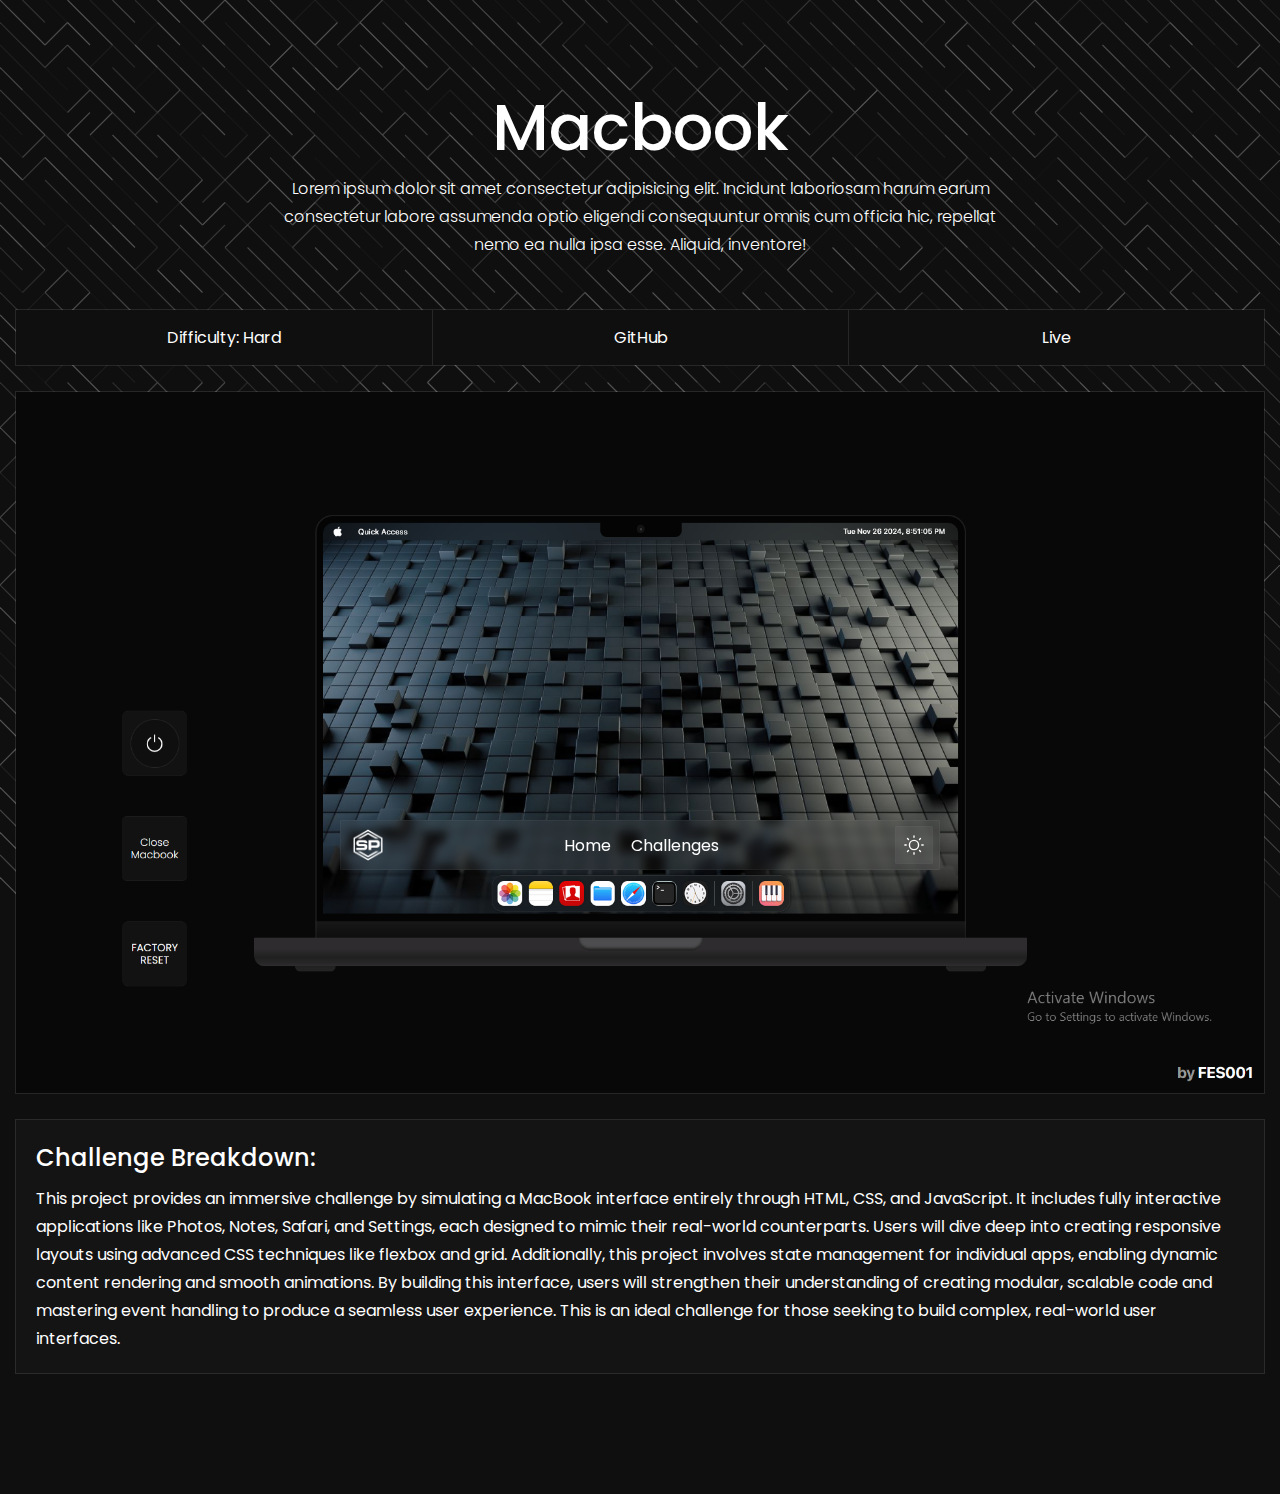
==== pages/show-challenge.html @ 84dc5807 "Working on it." ====
<!DOCTYPE html>
<html lang="en">
<head>
    <meta charset="UTF-8">
    <meta name="viewport" content="width=device-width, initial-scale=1.0">
    <title>Challenge Name</title>
    <link rel="stylesheet" href="../styles/navbar.css">
    <link rel="stylesheet" href="../styles/reset.css">
    <link rel="stylesheet" href="../styles/show-challenge.css">
</head>
<body>

    <!-- NAVBAR -->
    <nav>
        <div class="navbar-visible">
            <div class="navbar-logo-container">
                <a href="../index.html" class="navbar-logo">
                    <img src="../assets/logo-light.png" alt="website logo" class="navbar-logo-itself">
                </a>
            </div>
            <div class="navbar-links">
                <a href="../index.html" class="navbar-link">Home</a>
                <a href="" class="navbar-link">Challenges</a>
            </div>
            <div class="navbar-buttons">
                <button type="button" class="navbar-theme">
                    <svg class="navbar-theme-svg" xmlns="http://www.w3.org/2000/svg" viewBox="0 0 24 24" width="24" height="24" color="#000000" fill="none">
                        <path d="M17 12C17 14.7614 14.7614 17 12 17C9.23858 17 7 14.7614 7 12C7 9.23858 9.23858 7 12 7C14.7614 7 17 9.23858 17 12Z" stroke="currentColor" stroke-width="1.5" />
                        <path d="M12 2V3.5M12 20.5V22M19.0708 19.0713L18.0101 18.0106M5.98926 5.98926L4.9286 4.9286M22 12H20.5M3.5 12H2M19.0713 4.92871L18.0106 5.98937M5.98975 18.0107L4.92909 19.0714" stroke="currentColor" stroke-width="1.5" stroke-linecap="round" />
                    </svg>
                    <svg class="navbar-theme-svg-second" xmlns="http://www.w3.org/2000/svg" viewBox="0 0 24 24" width="24" height="24" color="#000000" fill="none">
                        <path d="M21.0985 7.84477C20.458 8.55417 19.5311 9 18.5 9C16.567 9 15 7.433 15 5.5C15 4.46895 15.4458 3.54203 16.1552 2.90149M21.0985 7.84477C21.6774 9.11025 22 10.5174 22 12C22 17.5228 17.5228 22 12 22C6.47715 22 2 17.5228 2 12C2 6.47715 6.47715 2 12 2C13.4826 2 14.8898 2.32262 16.1552 2.90149M21.0985 7.84477C20.0998 5.66155 18.3384 3.90018 16.1552 2.90149" stroke="currentColor" stroke-width="1.5" />
                        <path d="M10 8H10.0064" stroke="currentColor" stroke-width="2" stroke-linecap="round" stroke-linejoin="round" />
                        <path d="M7 14H7.00635" stroke="currentColor" stroke-width="2" stroke-linecap="round" stroke-linejoin="round" />
                        <path d="M16 16C16 17.1046 15.1046 18 14 18C12.8954 18 12 17.1046 12 16C12 14.8954 12.8954 14 14 14C15.1046 14 16 14.8954 16 16Z" stroke="currentColor" stroke-width="1.5" />
                    </svg>
                </button>
                <hr class="navbar-buttons-divider">
                <div class="navbar-menu">
                    <div class="navbar-menu-top"></div>
                    <div class="navbar-menu-middle"></div>
                    <div class="navbar-menu-bottom"></div>
                </div>
            </div>
        </div>
        <div class="navbar-dropdown-links">
            <a href="./" class="navbar-dropdown-link">Home</a>
            <a href="" class="navbar-dropdown-link">Challenges</a>
        </div>
    </nav>

    <!-- CHALLENGE -->
    <div class="challenge-container">
        <div class="challenge-header">
            <div class="challenge-header-info">
                <h1 class="challenge-header-itself">Macbook</h1>
                <p class="challenge-header-paragraph">Lorem ipsum dolor sit amet consectetur adipisicing elit. Incidunt laboriosam harum earum consectetur labore assumenda optio eligendi consequuntur omnis cum officia hic, repellat nemo ea nulla ipsa esse. Aliquid, inventore!
                </p>
            </div>
            <div class="challenge-header-grid">
                <div class="challenge-header-grid-child">Difficulty: Hard</div>
                <a href="" target="_blank" class="challenge-header-grid-child-link">GitHub</a>
                <a href="" target="_blank" class="challenge-header-grid-child-link">Live</a>
            </div>
        </div>
        <div class="challenge-image">
            <img src="../assets/challenges/challenge-one.png" class="challenge-image-itself">
        </div>
        <div class="challenge-detailed-info">
            <h2 class="challenge-detailed-info-subheader">Challenge Breakdown:</h2>
            <p class="challenge-detailed-info-paragraph">This project provides an immersive challenge by simulating a MacBook interface entirely through HTML, CSS, and JavaScript. It includes fully interactive applications like Photos, Notes, Safari, and Settings, each designed to mimic their real-world counterparts. Users will dive deep into creating responsive layouts using advanced CSS techniques like flexbox and grid. Additionally, this project involves state management for individual apps, enabling dynamic content rendering and smooth animations. By building this interface, users will strengthen their understanding of creating modular, scalable code and mastering event handling to produce a seamless user experience. This is an ideal challenge for those seeking to build complex, real-world user interfaces.</p>
        </div>
    </div>
    
    <script src="../scripts/display-data.js"></script>
    <script src="../scripts/navbar.js"></script>
    <script src="../scripts/theme.js"></script>
</body>
</html>
---- styles/navbar.css ----
/* NAVBAR */

/* nav {
    
} */

/* NAVBAR VISIBLE */

.navbar-visible {
    --blur: 5px;
    position: fixed;
    bottom: 30px;
    left: 50%;
    transform: translateX(-50%);
    width: 600px;
    height: 50px;
    background-color: rgba(255,255,255,0.05);
    backdrop-filter: blur(var(--blur));
    -webkit-backdrop-filter: blur(var(--blur));
    border-radius: 0.1rem;
    border: 1px solid rgba(255,255,255,0.04);
    display: flex;
    align-content: center;
    justify-content: space-between;
    padding-inline: 6.5px;
    z-index: 999;
}

/* NAVBAR LOGO */

.navbar-logo-container {
    height: 100%;
    display: flex;
    align-items: center;
}

.navbar-logo {
    width: 40px;
    height: 40px;
    text-decoration: none;
}

.navbar-logo-itself {
    width: 100%;
    height: 100%;
    scale: 1.5;
}

/* NAVBAR LINKS */

.navbar-links {
    display: flex;
    align-items: center;
    column-gap: 20px;
}

.navbar-link {
    text-decoration: none;
    color: white;
    font-weight: 400;
    position: relative;
}

.navbar-link:hover {
    color: rgb(200,200,200);
}

.navbar-link::before {
    content: '';
    width: 0;
    height: 0.5px;
    background-color: white;
    position: absolute;
    top: 100%;
    left: 0;
    transition: width 300ms;
}

.navbar-link:hover::before {
    width: 100%;
}

/* NAVBAR BUTTONS */

.navbar-buttons {
    display: flex;
    align-items: center;
    column-gap: 6.5px;
}

.navbar-buttons-divider {
    height: 75%;
    border: 0;
    border-left: 1px solid rgba(255,255,255,0.05);
    display: none;
}

/* NAVBAR THEME */

.navbar-theme {
    --svg-size: 22px;
    width: 38px;
    height: 38px;
    display: flex;
    justify-content: center;
    align-items: center;
    border-radius: 0.1rem;
    border: 1px solid rgba(255,255,255,0.02);
    background-color: rgba(255,255,255,0.05);
    cursor: pointer;
}

.navbar-theme-svg {
    width: var(--svg-size);
    height: var(--svg-size);
    color: white;
}

.navbar-theme-svg-second {
    width: var(--svg-size);
    height: var(--svg-size);
    color: white;
    display: none;
}

.navbar-theme:hover {
    background-color: rgba(255,255,255,0.1);
}

.navbar-theme:active {
    background-color: rgba(255,255,255,0.04);
}

/* NAVBAR THEME JS */

.navbar-theme-js > .navbar-theme-svg {
    display: none;
}

.navbar-theme-js > .navbar-theme-svg-second {
    display: unset;
}

/*  

    NAVBAR MENU

*/

.navbar-menu {
    width: 38px;
    height: 38px;
    border: 1px solid rgba(255,255,255,0.02);
    background-color: rgba(255,255,255,0.05);
    position: relative;
    display: none;
    justify-content: center;
    align-items: center;
    cursor: pointer;
}

.navbar-menu * {
    position: absolute;
    transition: transform 300ms;
}

.navbar-menu-top {
    width: 30px;
    height: 1.5px;
    background-color: white;
    transform: translateY(-7px);
}

.navbar-menu-middle {
    width: 30px;
    height: 1.5px;
    background-color: white;
}

.navbar-menu-bottom {
    width: 30px;
    height: 1.5px;
    background-color: white;
    transform: translateY(7px);
}

.navbar-menu:hover {
    background-color: rgba(255,255,255,0.1);
}

.navbar-menu:active {
    background-color: rgba(255,255,255,0.04);
}

/* NAVBAR DROPDOWN LINKS */

.navbar-dropdown-links {
    --blur: 15px;
    position: fixed;
    bottom: 70px;
    width: calc(100% - 30px);
    padding: 5px;
    background-color: rgba(255, 255, 255, 0.05);
    backdrop-filter: blur(var(--blur));
    -webkit-backdrop-filter: blur(var(--blur));
    left: 50%;
    transform: translateX(-50%);
    z-index: 999;
    border-radius: 0.1rem;
    border: 1px solid rgba(255,255,255,0.04);
    display: none;
    align-items: center;
    flex-direction: column;
    row-gap: 5px;
}

.navbar-dropdown-link {
    padding-block: 10px;
    width: 100%;
    text-decoration: none;
    color: white;
    text-align: center;
    background-color: rgba(255, 255, 255, 0.05);
    border: 1px solid rgba(255,255,255,0.04);
}

.navbar-dropdown-link:hover {
    color: rgb(200,200,200);
    background-color: rgba(255,255,255,0.1);
}

/* NAVBAR MENU JS */

.navbar-menu-js .navbar-menu-top {
    transform: translateY(0) rotateZ(45deg);
}

.navbar-menu-js .navbar-menu-middle {
    transform: rotateY(90deg);
}

.navbar-menu-js .navbar-menu-bottom {
    transform: translateY(0) rotateZ(-45deg);
}

.navbar-dropdown-links-js {
    display: flex;
}

/* MEDIA QUERIES */

@media (max-width: 800px) {
    .navbar-visible {
        width: calc(100% - 30px);
        bottom: 15px;
    }
    .navbar-links {
        display: none;
    }
    .navbar-buttons-divider {
        display: unset;
    }
    .navbar-menu {
        display: flex;
    }
}
---- styles/show-challenge.css ----
/* CHALLENGE CONTAINER */

.challenge-container {
    display: flex;
    flex-direction: column;
    padding-top: 80px;
    padding-bottom: 120px;
    padding-inline: 15px;
    row-gap: 25px;
}

/* CHALLENGE HEADER */

.challenge-header {
    display: flex;
    flex-direction: column;
    row-gap: 50px;
}

/* CHALLENGE HEADER INFORMATION */

.challenge-header-info {
    display: flex;
    flex-direction: column;
    align-items: center;
}

.challenge-header-itself {
    color: white;
    font-weight: 500;
    font-size: 4rem;
}

.challenge-header-paragraph {
    color: white;
    font-weight: 300;
    width: 750px;
    text-align: center;
    line-height: 28px;
}

/* CHALLENGE HEADER GRID */

.challenge-header-grid {
    display: grid;
    grid-template-columns: repeat(3, 1fr);
    border: 1px solid rgba(255,255,255,0.1);
}

.challenge-header-grid-child-link,
.challenge-header-grid-child {
    text-align: center;
    padding-block: 15px;
    background-color: rgb(15,15,15);
    text-decoration: none;
    color: white;
}


.challenge-header-grid-child-link:first-of-type {
    border-left: 1px solid rgba(255,255,255,0.1);
}

.challenge-header-grid-child-link:last-of-type {
    border-left: 1px solid rgba(255,255,255,0.1);
}

.challenge-header-grid-child-link:hover {
    background-color: rgb(20,20,20);
}

/* CHALLENGE IMAGE */

.challenge-image {
    border: 1px solid rgba(255,255,255,0.1);
    line-height: 0;
}

.challenge-image-itself {
    width: 100%;
}

/* CHALLENGE DETAILED INFORMATION */

.challenge-detailed-info {
    background-color: rgb(20,20,20);
    border: 1px solid rgba(255,255,255,0.1);
    padding: 20px;
    display: flex;
    flex-direction: column;
    row-gap: 10px;
}

.challenge-detailed-info-subheader {
    color: white;
    font-weight: 500;
}

.challenge-detailed-info-paragraph {
    color: white;
    font-weight: 400;
    line-height: 28px;
}

/* MEDIA QUERIES */

@media (max-width: 800px) {
    .challenge-header-itself {
        font-size: 2.5rem;
    }
    .challenge-container {
        padding-top: 40px;
        padding-bottom: 80px;
    }
    .challenge-header-paragraph {
        width: 100%;
    }
    .challenge-header-grid {
        grid-template-columns: 1fr;
    }
    .challenge-header-grid-child-link:first-of-type {
        border-left: 0;
        border-top: 1px solid rgba(255,255,255,0.1);
    }
    
    .challenge-header-grid-child-link:last-of-type {
        border-left: 0;
        border-top: 1px solid rgba(255,255,255,0.1);
    }
}

@media (max-width: 500px) {
    .challenge-container {
        row-gap: 15px;
    }
}
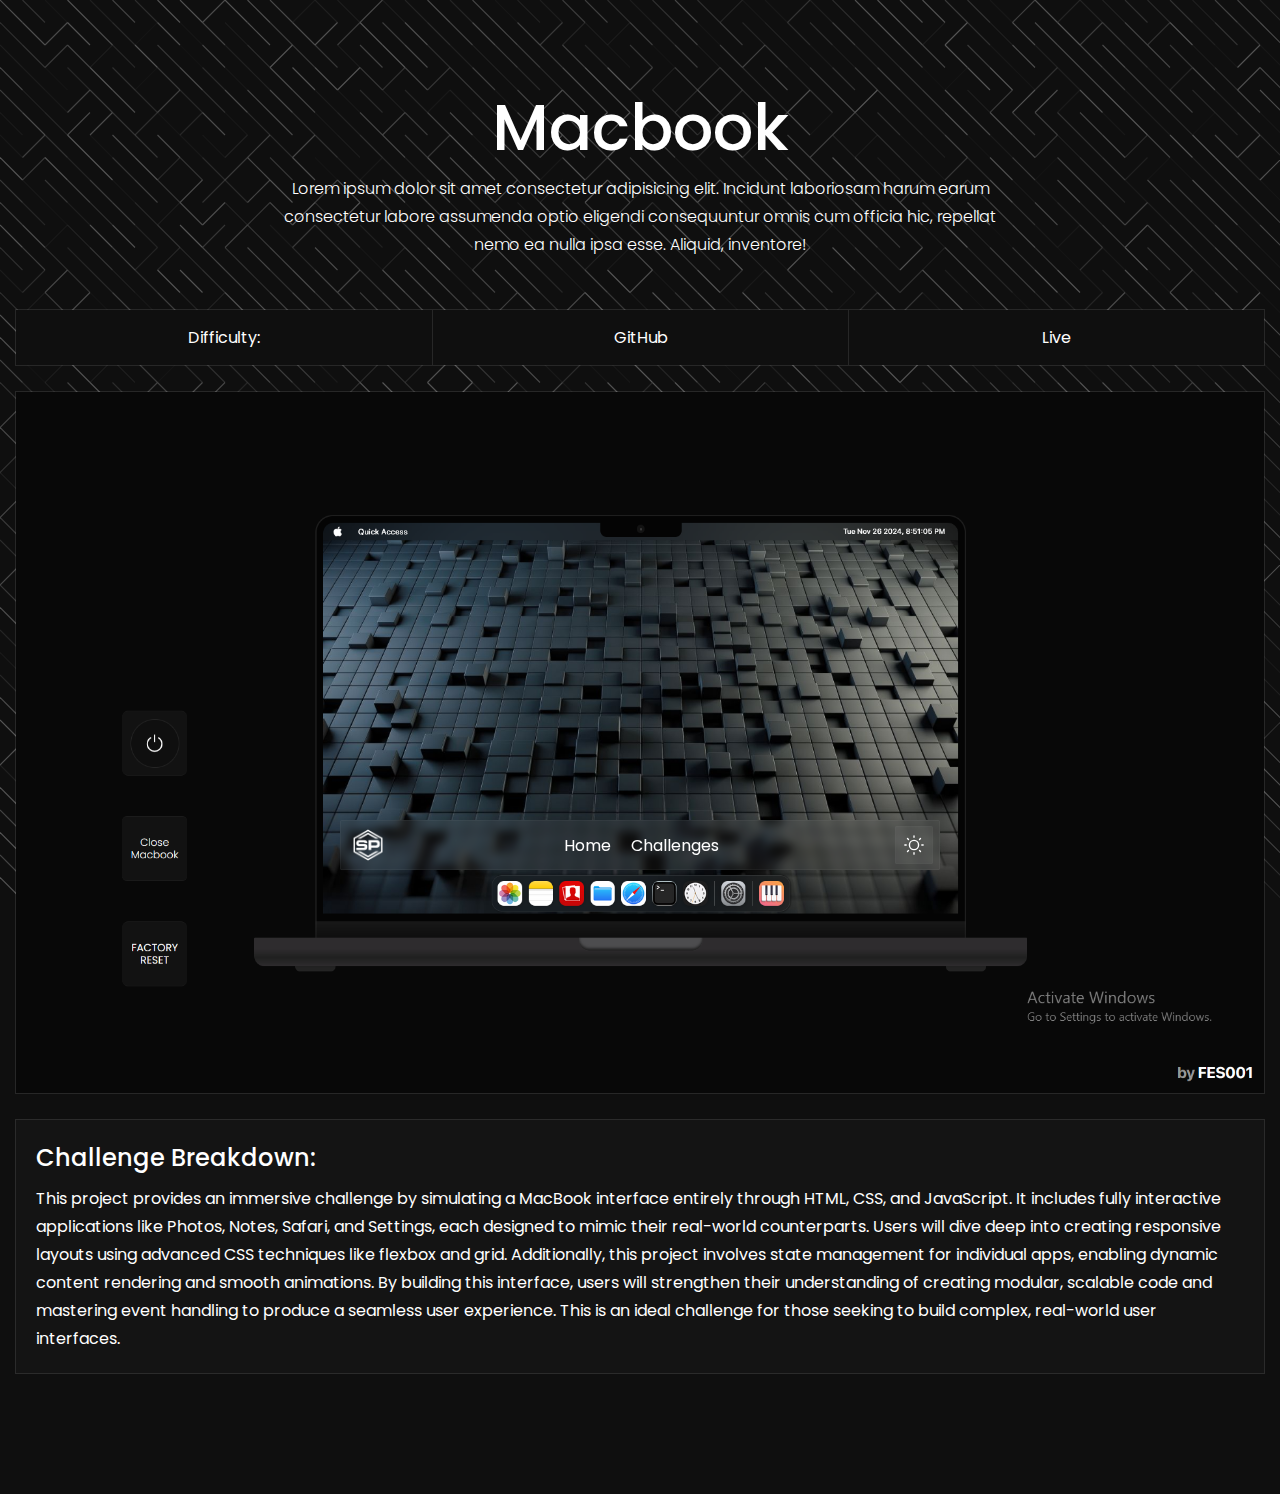
==== commit 266064c8: "Working on it." ====
--- a/pages/show-challenge.html
+++ b/pages/show-challenge.html
@@ -58,9 +58,9 @@
                 </p>
             </div>
             <div class="challenge-header-grid">
-                <div class="challenge-header-grid-child">Difficulty: Hard</div>
-                <a href="" target="_blank" class="challenge-header-grid-child-link">GitHub</a>
-                <a href="" target="_blank" class="challenge-header-grid-child-link">Live</a>
+                <div class="challenge-header-grid-child">Difficulty: <span id="challengeDifficultyText"></span></div>
+                <a href="" target="_blank" class="challenge-header-grid-child-link" id="githubLink">GitHub</a>
+                <a href="" target="_blank" class="challenge-header-grid-child-link" id="liveLink">Live</a>
             </div>
         </div>
         <div class="challenge-image">
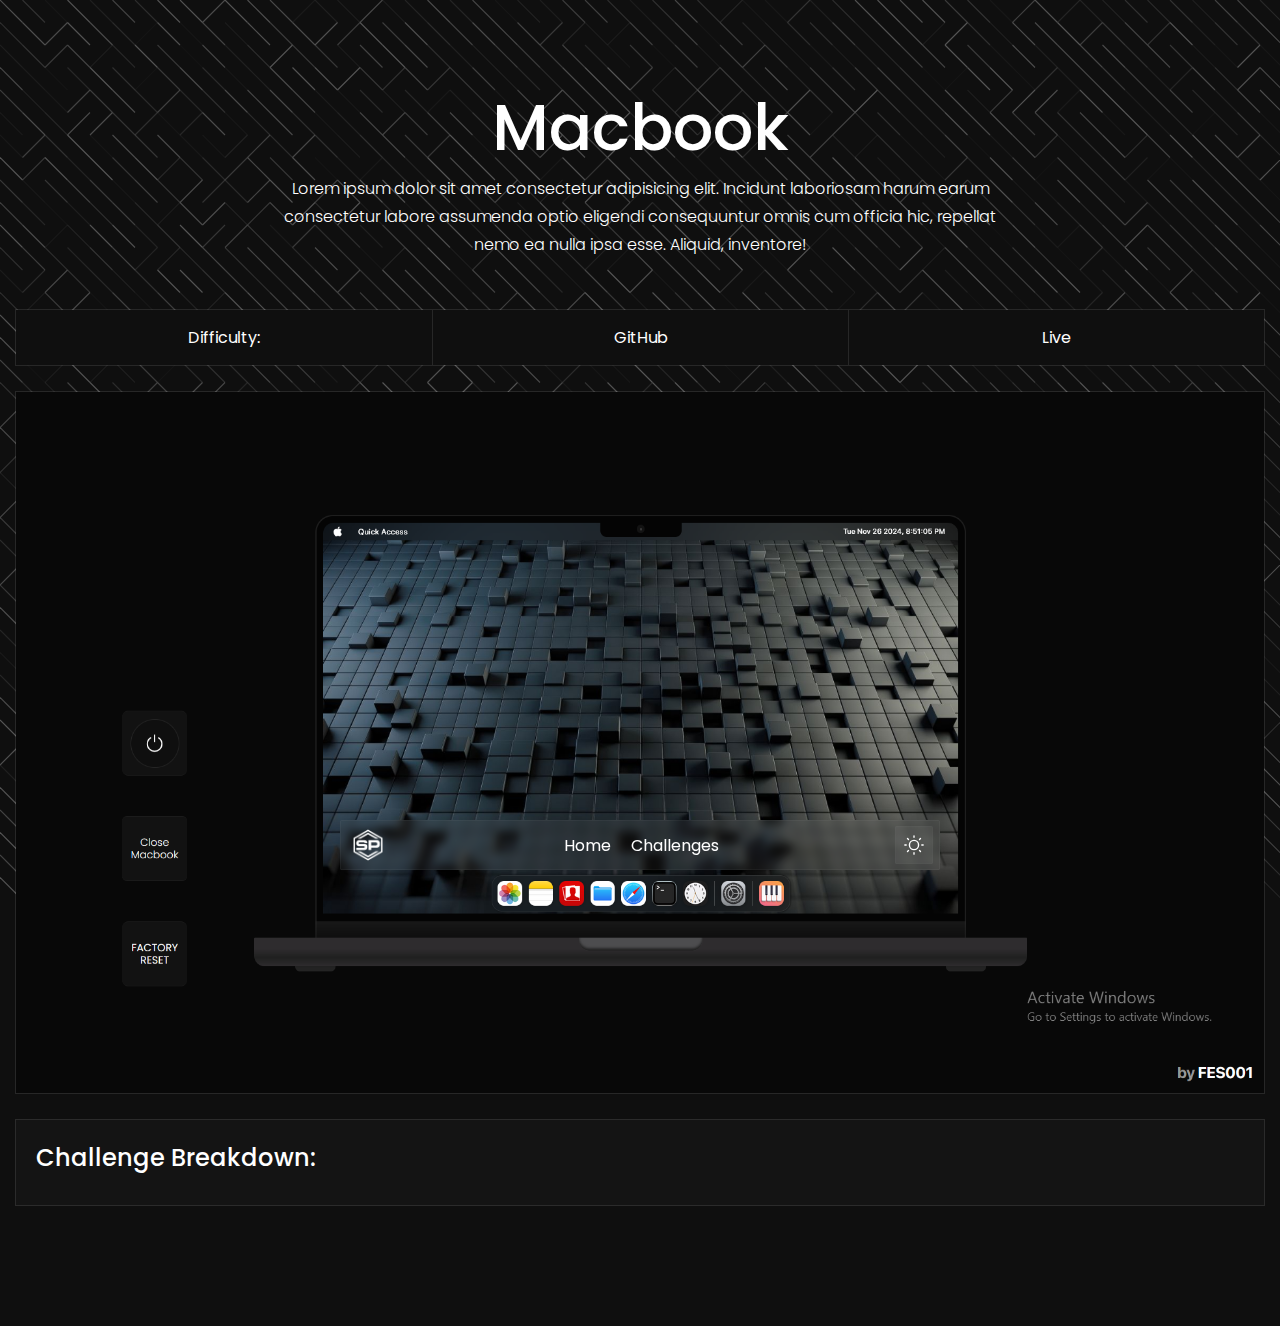
==== commit ec6b6db1: "Working on it." ====
--- a/pages/show-challenge.html
+++ b/pages/show-challenge.html
@@ -68,7 +68,7 @@
         </div>
         <div class="challenge-detailed-info">
             <h2 class="challenge-detailed-info-subheader">Challenge Breakdown:</h2>
-            <p class="challenge-detailed-info-paragraph">This project provides an immersive challenge by simulating a MacBook interface entirely through HTML, CSS, and JavaScript. It includes fully interactive applications like Photos, Notes, Safari, and Settings, each designed to mimic their real-world counterparts. Users will dive deep into creating responsive layouts using advanced CSS techniques like flexbox and grid. Additionally, this project involves state management for individual apps, enabling dynamic content rendering and smooth animations. By building this interface, users will strengthen their understanding of creating modular, scalable code and mastering event handling to produce a seamless user experience. This is an ideal challenge for those seeking to build complex, real-world user interfaces.</p>
+            <p class="challenge-detailed-info-paragraph"></p>
         </div>
     </div>
     
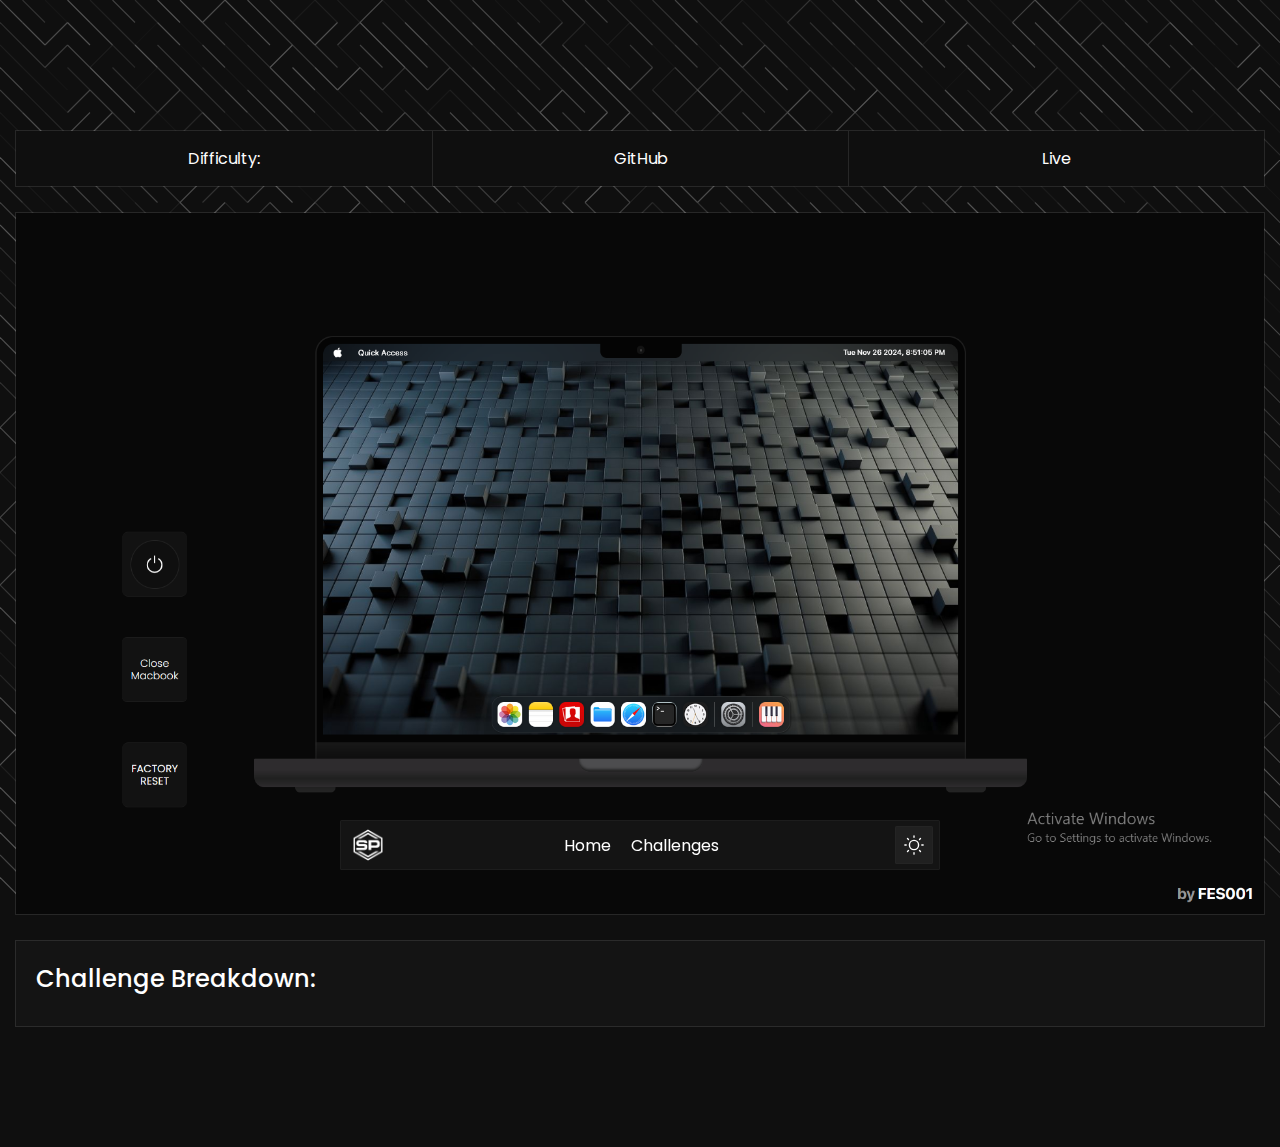
==== commit 27daf4e6: "Working on it." ====
--- a/pages/show-challenge.html
+++ b/pages/show-challenge.html
@@ -53,9 +53,8 @@
     <div class="challenge-container">
         <div class="challenge-header">
             <div class="challenge-header-info">
-                <h1 class="challenge-header-itself">Macbook</h1>
-                <p class="challenge-header-paragraph">Lorem ipsum dolor sit amet consectetur adipisicing elit. Incidunt laboriosam harum earum consectetur labore assumenda optio eligendi consequuntur omnis cum officia hic, repellat nemo ea nulla ipsa esse. Aliquid, inventore!
-                </p>
+                <h1 class="challenge-header-itself"></h1>
+                <p class="challenge-header-paragraph"></p>
             </div>
             <div class="challenge-header-grid">
                 <div class="challenge-header-grid-child">Difficulty: <span id="challengeDifficultyText"></span></div>
